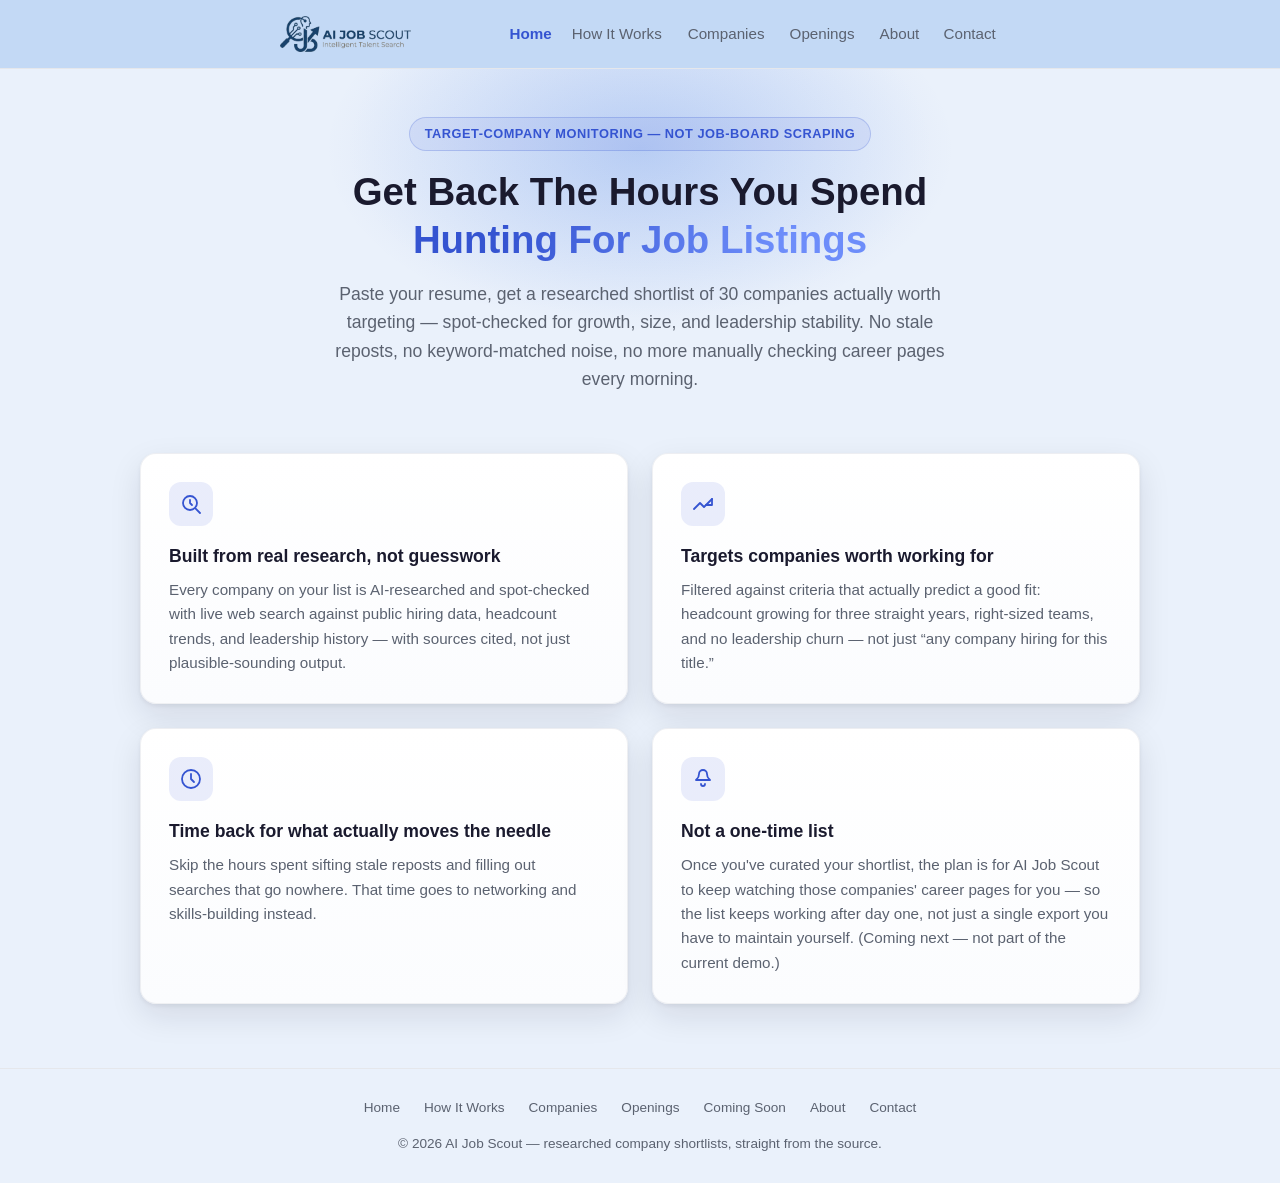
==== index.html @ 8f58fada "Site polish: footer nav, favicon, 404 page, nav order, status fixes" ====
<!doctype html>
<html lang="en">
<head>
  <meta charset="UTF-8" />
  <meta name="viewport" content="width=device-width, initial-scale=1.0" />
  <title>AI Job Scout: Target Companies, Not Job Boards</title>
  <meta name="description" content="AI Job Scout builds a researched shortlist of companies worth applying to, spot-checked for growth and leadership stability — skip the stale job-board reposts." />
  <link rel="canonical" href="https://ted-kilgore-capstone.vercel.app/" />
  <meta property="og:type" content="website" />
  <meta property="og:site_name" content="AI Job Scout" />
  <meta property="og:url" content="https://ted-kilgore-capstone.vercel.app/" />
  <meta property="og:title" content="AI Job Scout: Target Companies, Not Job Boards" />
  <meta property="og:description" content="AI Job Scout builds a researched shortlist of companies worth applying to, spot-checked for growth and leadership stability — skip the stale job-board reposts." />
  <meta property="og:image" content="https://ted-kilgore-capstone.vercel.app/AI-Job-Scout-Logo.png" />
  <meta name="twitter:card" content="summary_large_image" />
  <meta name="twitter:title" content="AI Job Scout: Target Companies, Not Job Boards" />
  <meta name="twitter:description" content="AI Job Scout builds a researched shortlist of companies worth applying to, spot-checked for growth and leadership stability — skip the stale job-board reposts." />
  <meta name="twitter:image" content="https://ted-kilgore-capstone.vercel.app/AI-Job-Scout-Logo.png" />
  <link rel="stylesheet" href="style.css" />
  <link rel="icon" type="image/png" href="favicon.png" />
</head>
<body>
  <header class="site-header">
    <div class="container">
      <a class="brand" href="index.html">
        <img class="logo-icon" src="AI-Job-Scout-Logo.png" alt="AI Job Scout" />
      </a>
      <nav class="site-nav">
        <a href="index.html" aria-current="page" data-label="Home">Home</a>
        <a href="how-it-works.html" data-label="How It Works">How It Works</a>
        <a href="companies.html" data-label="Companies">Companies</a>
        <a href="openings.html" data-label="Openings">Openings</a>
        <a href="about.html" data-label="About">About</a>
        <a href="contact.html" data-label="Contact">Contact</a>
      </nav>
    </div>
  </header>

  <main class="home">
    <div class="container container--wide">
      <section class="hero">
        <span class="hero-eyebrow">Target-company monitoring &mdash; not job-board scraping</span>
        <h1>Get Back The Hours You Spend <span class="accent-text">Hunting For Job Listings</span></h1>
        <p class="subhead">
          Paste your resume, get a researched shortlist of 30 companies actually worth
          targeting — spot-checked for growth, size, and leadership stability. No stale
          reposts, no keyword-matched noise, no more manually checking career pages
          every morning.
        </p>
      </section>

      <section class="benefits">
        <div class="benefit">
          <div class="benefit-icon" aria-hidden="true">
            <svg viewBox="0 0 24 24" fill="none" stroke="currentColor" stroke-width="1.8" stroke-linecap="round" stroke-linejoin="round"><circle cx="11" cy="11" r="7"/><path d="m21 21-4.35-4.35"/><path d="M11 8v3l2 2"/></svg>
          </div>
          <h3>Built from real research, not guesswork</h3>
          <p>
            Every company on your list is AI-researched and spot-checked with live
            web search against public hiring data, headcount trends, and leadership
            history — with sources cited, not just plausible-sounding output.
          </p>
        </div>
        <div class="benefit">
          <div class="benefit-icon" aria-hidden="true">
            <svg viewBox="0 0 24 24" fill="none" stroke="currentColor" stroke-width="1.8" stroke-linecap="round" stroke-linejoin="round"><path d="M3 17l6-6 4 4 8-8"/><path d="M21 7v6h-6"/></svg>
          </div>
          <h3>Targets companies worth working for</h3>
          <p>
            Filtered against criteria that actually predict a good fit: headcount
            growing for three straight years, right-sized teams, and no leadership
            churn — not just &ldquo;any company hiring for this title.&rdquo;
          </p>
        </div>
        <div class="benefit">
          <div class="benefit-icon" aria-hidden="true">
            <svg viewBox="0 0 24 24" fill="none" stroke="currentColor" stroke-width="1.8" stroke-linecap="round" stroke-linejoin="round"><circle cx="12" cy="12" r="9"/><path d="M12 7v5l3 3"/></svg>
          </div>
          <h3>Time back for what actually moves the needle</h3>
          <p>
            Skip the hours spent sifting stale reposts and filling out searches that
            go nowhere. That time goes to networking and skills-building instead.
          </p>
        </div>
        <div class="benefit">
          <div class="benefit-icon" aria-hidden="true">
            <svg viewBox="0 0 24 24" fill="none" stroke="currentColor" stroke-width="1.8" stroke-linecap="round" stroke-linejoin="round"><path d="M12 3a4 4 0 0 1 4 4c0 4 2 5 3 6H5c1-1 3-2 3-6a4 4 0 0 1 4-4Z"/><path d="M10 17a2 2 0 0 0 4 0"/></svg>
          </div>
          <h3>Not a one-time list</h3>
          <p>
            Once you've curated your shortlist, the plan is for AI Job Scout to keep
            watching those companies' career pages for you — so the list keeps working
            after day one, not just a single export you have to maintain yourself.
            (Coming next — not part of the current demo.)
          </p>
        </div>
      </section>
    </div>
  </main>

  <footer class="site-footer">
    <div class="container">
      <nav class="footer-nav">
        <a href="index.html">Home</a>
        <a href="how-it-works.html">How It Works</a>
        <a href="companies.html">Companies</a>
        <a href="openings.html">Openings</a>
        <a href="coming-soon.html">Coming Soon</a>
        <a href="about.html">About</a>
        <a href="contact.html">Contact</a>
      </nav>
      <p class="footer-note">&copy; 2026 AI Job Scout &mdash; researched company shortlists, straight from the source.</p>
    </div>
  </footer>

  <script type="application/ld+json">
  {
    "@context": "https://schema.org",
    "@type": "WebSite",
    "name": "AI Job Scout",
    "url": "https://ted-kilgore-capstone.vercel.app/",
    "description": "AI Job Scout builds a researched shortlist of target companies worth applying to, spot-checked for growth and leadership stability — skip the stale job-board reposts."
  }
  </script>
</body>
</html>
---- style.css ----
:root {
  --bg: #eaf1fb;
  --surface: #ffffff;
  --nav-bg: #c3d9f5;
  --text: #1a1a2e;
  --muted: #5b6270;
  --accent: #3554d1;
  --accent-dark: #2740a8;
  --border: #e5e7eb;
  --max-width: 760px;
}

* {
  box-sizing: border-box;
}

html {
  overflow-y: scroll;
}

body {
  margin: 0;
  font-family: -apple-system, BlinkMacSystemFont, "Segoe UI", Roboto, Helvetica, Arial, sans-serif;
  background: var(--bg);
  color: var(--text);
  line-height: 1.6;
}

.container {
  max-width: var(--max-width);
  margin: 0 auto;
  padding: 0 1.25rem;
}

.container--wide {
  max-width: 1040px;
}

header.site-header {
  border-bottom: 1px solid var(--border);
  background: var(--nav-bg);
}

header.site-header .container {
  display: flex;
  flex-wrap: wrap;
  align-items: center;
  justify-content: space-between;
  padding-top: 1rem;
  padding-bottom: 1rem;
}

.brand {
  display: flex;
  align-items: center;
  gap: 0.5rem;
  font-weight: 700;
  font-size: 1.1rem;
  color: var(--text);
  text-decoration: none;
}

.brand .logo-icon {
  height: 36px;
  width: auto;
  display: block;
}

nav.site-nav {
  display: flex;
  gap: 1.25rem;
}

nav.site-nav a {
  position: relative;
  display: inline-block;
  color: var(--muted);
  text-decoration: none;
  font-size: 0.95rem;
}

nav.site-nav a::after {
  content: attr(data-label);
  display: block;
  height: 0;
  overflow: hidden;
  visibility: hidden;
  font-weight: 700;
}

nav.site-nav a:hover {
  color: var(--accent);
}

nav.site-nav a[aria-current="page"] {
  color: var(--accent);
  font-weight: 700;
}

main {
  padding: 3rem 0 4rem;
}

main {
  position: relative;
  overflow: hidden;
}

main::before {
  content: "";
  position: absolute;
  top: -180px;
  left: 50%;
  transform: translateX(-50%);
  width: 900px;
  height: 520px;
  background:
    radial-gradient(closest-side, rgba(53, 84, 209, 0.16), transparent 70%),
    radial-gradient(closest-side, rgba(134, 190, 250, 0.25), transparent 65%);
  pointer-events: none;
}

main > .container {
  position: relative;
}

.hero {
  text-align: center;
  padding-bottom: 1.5rem;
}

.hero-eyebrow {
  display: inline-block;
  font-size: 0.8rem;
  font-weight: 600;
  letter-spacing: 0.04em;
  text-transform: uppercase;
  color: var(--accent);
  background: rgba(53, 84, 209, 0.08);
  border: 1px solid rgba(53, 84, 209, 0.22);
  border-radius: 999px;
  padding: 0.35rem 0.95rem;
  margin-bottom: 1.1rem;
}

.hero h1 {
  max-width: 720px;
  margin-left: auto;
  margin-right: auto;
}

.accent-text {
  background: linear-gradient(100deg, var(--accent) 20%, #6d8dfa 80%);
  -webkit-background-clip: text;
  background-clip: text;
  color: transparent;
}

h1 {
  font-size: clamp(1.8rem, 5vw, 2.4rem);
  line-height: 1.25;
  margin: 0 0 1rem;
}

.subhead {
  font-size: 1.1rem;
  color: var(--muted);
  max-width: 620px;
  margin: 0 auto 1.75rem;
}

.btn {
  display: inline-block;
  background: var(--accent);
  color: #fff;
  text-decoration: none;
  font-weight: 600;
  padding: 0.85rem 1.6rem;
  border-radius: 8px;
  font-size: 1rem;
  border: none;
  cursor: pointer;
  font-family: inherit;
}

.btn:hover {
  background: var(--accent-dark);
}

.cta-note {
  color: var(--muted);
  font-size: 0.9rem;
  font-style: italic;
  max-width: 520px;
  margin: 0.9rem auto 0;
}

.benefits {
  display: grid;
  grid-template-columns: 1fr;
  gap: 1.5rem;
  margin-top: 0.5rem;
}

@media (min-width: 700px) {
  .benefits {
    grid-template-columns: repeat(2, 1fr);
  }
}

.benefit {
  background: linear-gradient(180deg, #ffffff 0%, #fbfcfe 100%);
  border: 1px solid rgba(229, 231, 235, 0.6);
  border-radius: 16px;
  padding: 1.75rem;
  box-shadow:
    0 2px 4px rgba(15, 23, 42, 0.06),
    0 12px 32px rgba(15, 23, 42, 0.1);
  transition: transform 0.18s ease, box-shadow 0.18s ease;
}

.benefit:hover {
  transform: translateY(-4px);
  box-shadow:
    0 4px 8px rgba(15, 23, 42, 0.08),
    0 24px 48px rgba(15, 23, 42, 0.16);
}

.benefit-icon {
  display: flex;
  align-items: center;
  justify-content: center;
  width: 44px;
  height: 44px;
  border-radius: 12px;
  background: rgba(53, 84, 209, 0.1);
  color: var(--accent);
  margin-bottom: 1rem;
}

.benefit-icon svg {
  width: 24px;
  height: 24px;
}

.benefit h3 {
  margin: 0 0 0.5rem;
  font-size: 1.1rem;
}

.benefit p {
  margin: 0;
  color: var(--muted);
  font-size: 0.95rem;
}

h1.page-title {
  text-align: left;
  margin-bottom: 1.5rem;
}

.page-intro {
  color: var(--muted);
  font-size: 1.05rem;
  max-width: 560px;
  margin: 0 0 2rem;
}

.simple-list {
  display: flex;
  flex-direction: column;
  gap: 0.75rem;
}

.simple-list-item {
  background: linear-gradient(180deg, #ffffff 0%, #fbfcfe 100%);
  border: 1px solid rgba(229, 231, 235, 0.6);
  border-radius: 12px;
  padding: 0.9rem 1.1rem;
  box-shadow:
    0 1px 3px rgba(15, 23, 42, 0.05),
    0 8px 20px rgba(15, 23, 42, 0.07);
}

.company-grid {
  display: grid;
  grid-template-columns: 1fr;
  gap: 1.25rem;
}

@media (min-width: 640px) {
  .company-grid {
    grid-template-columns: repeat(2, 1fr);
  }
}

@media (min-width: 960px) {
  .company-grid {
    grid-template-columns: repeat(3, 1fr);
  }
}

.company-card {
  background: linear-gradient(180deg, #ffffff 0%, #fbfcfe 100%);
  border: 1px solid rgba(229, 231, 235, 0.6);
  border-radius: 16px;
  padding: 1.25rem 1.4rem;
  box-shadow:
    0 2px 4px rgba(15, 23, 42, 0.06),
    0 12px 32px rgba(15, 23, 42, 0.1);
  transition: transform 0.18s ease, box-shadow 0.18s ease;
}

.company-card:hover {
  transform: translateY(-4px);
  box-shadow:
    0 4px 8px rgba(15, 23, 42, 0.08),
    0 24px 48px rgba(15, 23, 42, 0.16);
}

.company-card-name {
  font-weight: 600;
  font-size: 1rem;
  margin-bottom: 0.25rem;
}

.company-card-meta {
  font-size: 0.82rem;
  color: var(--muted);
  margin-bottom: 0.35rem;
}

.company-card-why {
  margin: 0 0 0.35rem;
  font-size: 0.85rem;
  color: var(--muted);
}

.prose-card {
  background: linear-gradient(180deg, #ffffff 0%, #fbfcfe 100%);
  border: 1px solid rgba(229, 231, 235, 0.6);
  border-radius: 16px;
  padding: 2rem 2.25rem;
  box-shadow:
    0 2px 4px rgba(15, 23, 42, 0.06),
    0 12px 32px rgba(15, 23, 42, 0.1);
}

.prose-card p:last-child {
  margin-bottom: 0;
}

.simple-list-title {
  font-weight: 600;
  font-size: 0.95rem;
  margin-bottom: 0.25rem;
}

.simple-list-meta {
  font-size: 0.85rem;
  color: var(--muted);
}

.simple-list-empty {
  color: var(--muted);
  font-style: italic;
}

.admin-table-wrap {
  background: linear-gradient(180deg, #ffffff 0%, #fbfcfe 100%);
  border: 1px solid rgba(229, 231, 235, 0.6);
  border-radius: 16px;
  overflow-x: auto;
  box-shadow:
    0 2px 4px rgba(15, 23, 42, 0.06),
    0 12px 32px rgba(15, 23, 42, 0.1);
}

.admin-table {
  width: 100%;
  border-collapse: collapse;
}

.admin-table th {
  text-align: left;
  font-size: 0.72rem;
  font-weight: 600;
  text-transform: uppercase;
  letter-spacing: 0.03em;
  color: var(--muted);
  padding: 0.85rem 1rem;
  background: #f6f8fc;
  border-bottom: 1px solid var(--border);
  white-space: nowrap;
}

.admin-table td {
  padding: 0.85rem 1rem;
  font-size: 0.88rem;
  color: var(--text);
  border-bottom: 1px solid var(--border);
  vertical-align: top;
}

.admin-table tr:last-child td {
  border-bottom: none;
}

.admin-table td.admin-message {
  color: var(--muted);
  max-width: 320px;
}

.admin-status-tag {
  display: inline-block;
  font-size: 0.72rem;
  font-weight: 600;
  padding: 0.15rem 0.55rem;
  border-radius: 999px;
  background: #e4ecfb;
  color: var(--accent);
  text-transform: capitalize;
}

article p {
  margin: 0 0 1.25rem;
}

.step {
  margin-bottom: 1.75rem;
}

.step h3 {
  margin: 0 0 0.4rem;
  font-size: 1.05rem;
}

.step p {
  margin: 0;
  color: var(--muted);
}

.hiw-layout {
  display: grid;
  grid-template-columns: 1fr;
  gap: 2.5rem;
  align-items: start;
}

@media (min-width: 860px) {
  .hiw-layout {
    grid-template-columns: 1fr 1fr;
  }
}

.mockup {
  margin-top: 0;
}

.mockup-window {
  border: 1px solid rgba(229, 231, 235, 0.6);
  border-radius: 16px;
  overflow: hidden;
  background: linear-gradient(180deg, #ffffff 0%, #fbfcfe 100%);
  box-shadow:
    0 2px 4px rgba(15, 23, 42, 0.06),
    0 12px 32px rgba(15, 23, 42, 0.1);
}

.mockup-titlebar {
  display: flex;
  align-items: center;
  gap: 0.35rem;
  padding: 0.6rem 0.9rem;
  background: #eef2f7;
  border-bottom: 1px solid var(--border);
}

.mockup-dot {
  width: 9px;
  height: 9px;
  border-radius: 50%;
  background: var(--border);
}

.mockup-window-title {
  margin-left: 0.5rem;
  font-size: 0.8rem;
  color: var(--muted);
}

.mockup-body {
  display: grid;
  grid-template-columns: 1fr;
  gap: 1.25rem;
  padding: 1.25rem;
}

.mockup-label {
  display: block;
  font-size: 0.72rem;
  font-weight: 600;
  text-transform: uppercase;
  letter-spacing: 0.03em;
  color: var(--muted);
  margin-bottom: 0.4rem;
}

.mockup-field {
  margin-bottom: 0.9rem;
}

.mockup-textarea,
.mockup-input {
  border: 1px solid var(--border);
  border-radius: 6px;
  padding: 0.55rem 0.7rem;
  font-size: 0.85rem;
  color: var(--muted);
  background: #fafbfc;
}

.mockup-textarea {
  min-height: 56px;
}

.mockup-button {
  display: inline-block;
  margin-top: 0.3rem;
  background: var(--accent);
  color: #fff;
  font-size: 0.85rem;
  font-weight: 600;
  padding: 0.55rem 1rem;
  border-radius: 6px;
}

.mockup-results {
  display: flex;
  flex-direction: column;
  gap: 0.75rem;
}

.mockup-result {
  border: 1px solid var(--border);
  border-radius: 8px;
  padding: 0.75rem 0.9rem;
  background: #fafbfc;
}

.mockup-result-removed {
  opacity: 0.6;
}

.mockup-result-top {
  display: flex;
  align-items: center;
  justify-content: space-between;
  gap: 0.5rem;
  margin-bottom: 0.3rem;
}

.mockup-result-name {
  font-weight: 600;
  font-size: 0.9rem;
}

.mockup-tag {
  flex-shrink: 0;
  font-size: 0.7rem;
  font-weight: 600;
  padding: 0.15rem 0.5rem;
  border-radius: 999px;
  background: #e4ecfb;
  color: var(--accent);
}

.mockup-tag-remove {
  background: #f3e4e4;
  color: #b23b3b;
}

.mockup-result-meta {
  margin: 0 0 0.25rem;
  font-size: 0.78rem;
  color: var(--muted);
}

.mockup-result-why {
  margin: 0;
  font-size: 0.8rem;
  color: var(--muted);
}

.mockup-caption {
  margin-top: 0.6rem;
  font-size: 0.8rem;
  color: var(--muted);
  text-align: center;
  font-style: italic;
}

.opening-form {
  display: grid;
  grid-template-columns: 1fr;
  gap: 1rem;
  margin: 0 0 2.5rem;
  padding: 1.75rem;
  background: linear-gradient(180deg, #ffffff 0%, #fbfcfe 100%);
  border: 1px solid rgba(229, 231, 235, 0.6);
  border-radius: 16px;
  box-shadow:
    0 2px 4px rgba(15, 23, 42, 0.06),
    0 12px 32px rgba(15, 23, 42, 0.1);
}

.opening-form[hidden] {
  display: none;
}

@media (min-width: 640px) {
  .opening-form {
    grid-template-columns: 1fr 1fr;
  }

  .opening-form .btn,
  .opening-form .form-status {
    grid-column: 1 / -1;
  }
}

.form-field {
  display: flex;
  flex-direction: column;
  gap: 0.35rem;
}

.form-label {
  font-size: 0.72rem;
  font-weight: 600;
  text-transform: uppercase;
  letter-spacing: 0.03em;
  color: var(--muted);
}

.form-input {
  width: 100%;
  border: 1px solid var(--border);
  border-radius: 6px;
  padding: 0.55rem 0.7rem;
  font-size: 0.9rem;
  color: var(--text);
  background: #fafbfc;
  font-family: inherit;
}

.opening-form .btn {
  justify-self: start;
}

.form-field-wide {
  grid-column: 1 / -1;
}

.form-status {
  font-size: 0.85rem;
  color: var(--muted);
  margin: 0;
}

.board-toolbar {
  margin-bottom: 1.25rem;
}

.btn-secondary {
  background: var(--surface);
  color: var(--text);
  border: 1px solid var(--border);
}

.btn-secondary:hover {
  background: var(--bg);
}

.btn-danger {
  background: #c0392b;
}

.btn-danger:hover {
  background: #a5301f;
}

.kanban-board {
  display: grid;
  grid-template-columns: 1fr;
  gap: 1.25rem;
}

@media (min-width: 760px) {
  .kanban-board {
    grid-template-columns: repeat(4, 1fr);
  }
}

.kanban-column {
  background: rgba(255, 255, 255, 0.5);
  border: 1px solid var(--border);
  border-radius: 10px;
  padding: 1rem;
  min-height: 120px;
}

.kanban-column-header {
  display: flex;
  align-items: center;
  justify-content: space-between;
  margin-bottom: 0.9rem;
}

.kanban-column-title {
  margin: 0;
  font-size: 0.8rem;
  text-transform: uppercase;
  letter-spacing: 0.03em;
  color: var(--muted);
}

.kanban-count-badge {
  background: var(--nav-bg);
  color: var(--text);
  font-size: 0.72rem;
  font-weight: 700;
  padding: 0.15rem 0.55rem;
  border-radius: 999px;
}

.kanban-cards {
  display: flex;
  flex-direction: column;
  gap: 0.75rem;
  min-height: 40px;
  border-radius: 8px;
  transition: background 0.15s ease;
}

.kanban-cards.drag-over {
  background: rgba(53, 84, 209, 0.08);
}

@keyframes cardIn {
  from {
    opacity: 0;
    transform: translateY(4px);
  }
  to {
    opacity: 1;
    transform: translateY(0);
  }
}

.kanban-card {
  background: var(--surface);
  border: 1px solid var(--border);
  border-radius: 8px;
  padding: 0.75rem 0.9rem;
  cursor: pointer;
  animation: cardIn 0.18s ease;
  transition: transform 0.15s ease, box-shadow 0.15s ease, opacity 0.15s ease;
}

.kanban-card:hover {
  box-shadow: 0 3px 10px rgba(0, 0, 0, 0.08);
  transform: translateY(-1px);
}

.kanban-card.dragging {
  opacity: 0.4;
}

.board-kanban .kanban-column {
  background: rgba(234, 241, 251, 0.5);
  box-shadow: inset 0 1px 4px rgba(15, 23, 42, 0.05);
  border-color: rgba(229, 231, 235, 0.7);
  border-radius: 14px;
}

.board-kanban .kanban-card {
  background: linear-gradient(180deg, #ffffff 0%, #fbfcfe 100%);
  border-color: rgba(229, 231, 235, 0.6);
  border-radius: 16px;
  box-shadow:
    0 2px 4px rgba(15, 23, 42, 0.08),
    0 12px 32px rgba(15, 23, 42, 0.14);
}

.board-kanban .kanban-card:hover {
  box-shadow:
    0 4px 8px rgba(15, 23, 42, 0.1),
    0 24px 56px rgba(15, 23, 42, 0.22);
  transform: translateY(-6px);
}

.board-kanban .kanban-card.dragging {
  box-shadow:
    0 8px 16px rgba(15, 23, 42, 0.16),
    0 32px 64px rgba(15, 23, 42, 0.3);
}

.board-status-colors .kanban-card {
  --card-glow: transparent;
  box-shadow:
    0 2px 4px rgba(15, 23, 42, 0.08),
    0 12px 32px rgba(15, 23, 42, 0.14),
    inset 0 0 0 1px var(--card-glow),
    inset 0 0 36px 6px var(--card-glow);
  transition: transform 0.15s ease, box-shadow 0.15s ease, opacity 0.15s ease;
}

.board-status-colors .kanban-card:hover {
  box-shadow:
    0 4px 8px rgba(15, 23, 42, 0.1),
    0 24px 56px rgba(15, 23, 42, 0.22),
    inset 0 0 0 1px var(--card-glow),
    inset 0 0 36px 6px var(--card-glow);
  transform: translateY(-6px);
}

.board-status-colors .kanban-card.dragging {
  box-shadow:
    0 8px 16px rgba(15, 23, 42, 0.16),
    0 32px 64px rgba(15, 23, 42, 0.3),
    inset 0 0 0 1px var(--card-glow),
    inset 0 0 36px 6px var(--card-glow);
}

.board-status-colors .kanban-card.status-identified {
  --card-glow: rgba(195, 217, 245, 0.9);
}

.board-status-colors .kanban-card.status-interviewing {
  --card-glow: rgba(134, 239, 172, 0.75);
}

.board-status-colors .kanban-card.status-applied {
  --card-glow: rgba(253, 230, 138, 0.75);
}

.board-status-colors .kanban-card.status-closed {
  --card-glow: rgba(100, 116, 139, 0.55);
}

.kanban-card-title {
  font-weight: 600;
  font-size: 0.9rem;
  margin-bottom: 0.2rem;
}

.kanban-card-company {
  font-size: 0.82rem;
  color: var(--muted);
  margin-bottom: 0.3rem;
}

.kanban-card-meta {
  font-size: 0.78rem;
  color: var(--muted);
  margin-bottom: 0.3rem;
}

.kanban-card-link {
  font-size: 0.8rem;
  color: var(--accent);
  text-decoration: none;
}

.kanban-card-link:hover {
  text-decoration: underline;
}

.kanban-empty {
  font-size: 0.82rem;
  color: var(--muted);
  font-style: italic;
  margin: 0;
}

.kanban-card-created {
  font-size: 0.72rem;
  color: var(--muted);
  opacity: 0.75;
  margin-top: 0.4rem;
}

.modal-overlay {
  position: fixed;
  inset: 0;
  background: rgba(15, 23, 42, 0.45);
  display: flex;
  align-items: center;
  justify-content: center;
  padding: 1rem;
  z-index: 100;
}

.modal-overlay[hidden] {
  display: none;
}

.modal {
  background: var(--surface);
  border-radius: 12px;
  padding: 1.75rem;
  max-width: 600px;
  width: 100%;
  max-height: 90vh;
  overflow-y: auto;
  box-shadow: 0 20px 50px rgba(0, 0, 0, 0.25);
}

.modal-title {
  margin: 0 0 1.25rem;
  font-size: 1.3rem;
}

.modal .opening-form {
  margin: 0;
  padding: 0;
  border: none;
}

.modal-actions {
  display: flex;
  align-items: center;
  justify-content: space-between;
  grid-column: 1 / -1;
  margin-top: 0.5rem;
}

.modal-actions-right {
  display: flex;
  gap: 0.6rem;
}

footer.site-footer {
  border-top: 1px solid var(--border);
  padding: 1.75rem 0;
  text-align: center;
  color: var(--muted);
  font-size: 0.85rem;
}

.footer-nav {
  display: flex;
  flex-wrap: wrap;
  justify-content: center;
  gap: 0.4rem 1.5rem;
  margin-bottom: 0.9rem;
}

.footer-nav a {
  color: var(--muted);
  text-decoration: none;
}

.footer-nav a:hover {
  color: var(--accent);
}

.footer-note {
  margin: 0;
}

.notfound {
  text-align: center;
  padding: 4rem 0 5rem;
}

.notfound-code {
  font-size: 5.5rem;
  font-weight: 800;
  line-height: 1;
  color: var(--accent);
  margin: 0 0 0.5rem;
}

.notfound h1 {
  margin: 0 0 0.75rem;
}

.notfound p {
  color: var(--muted);
  max-width: 32rem;
  margin: 0 auto 1.75rem;
}
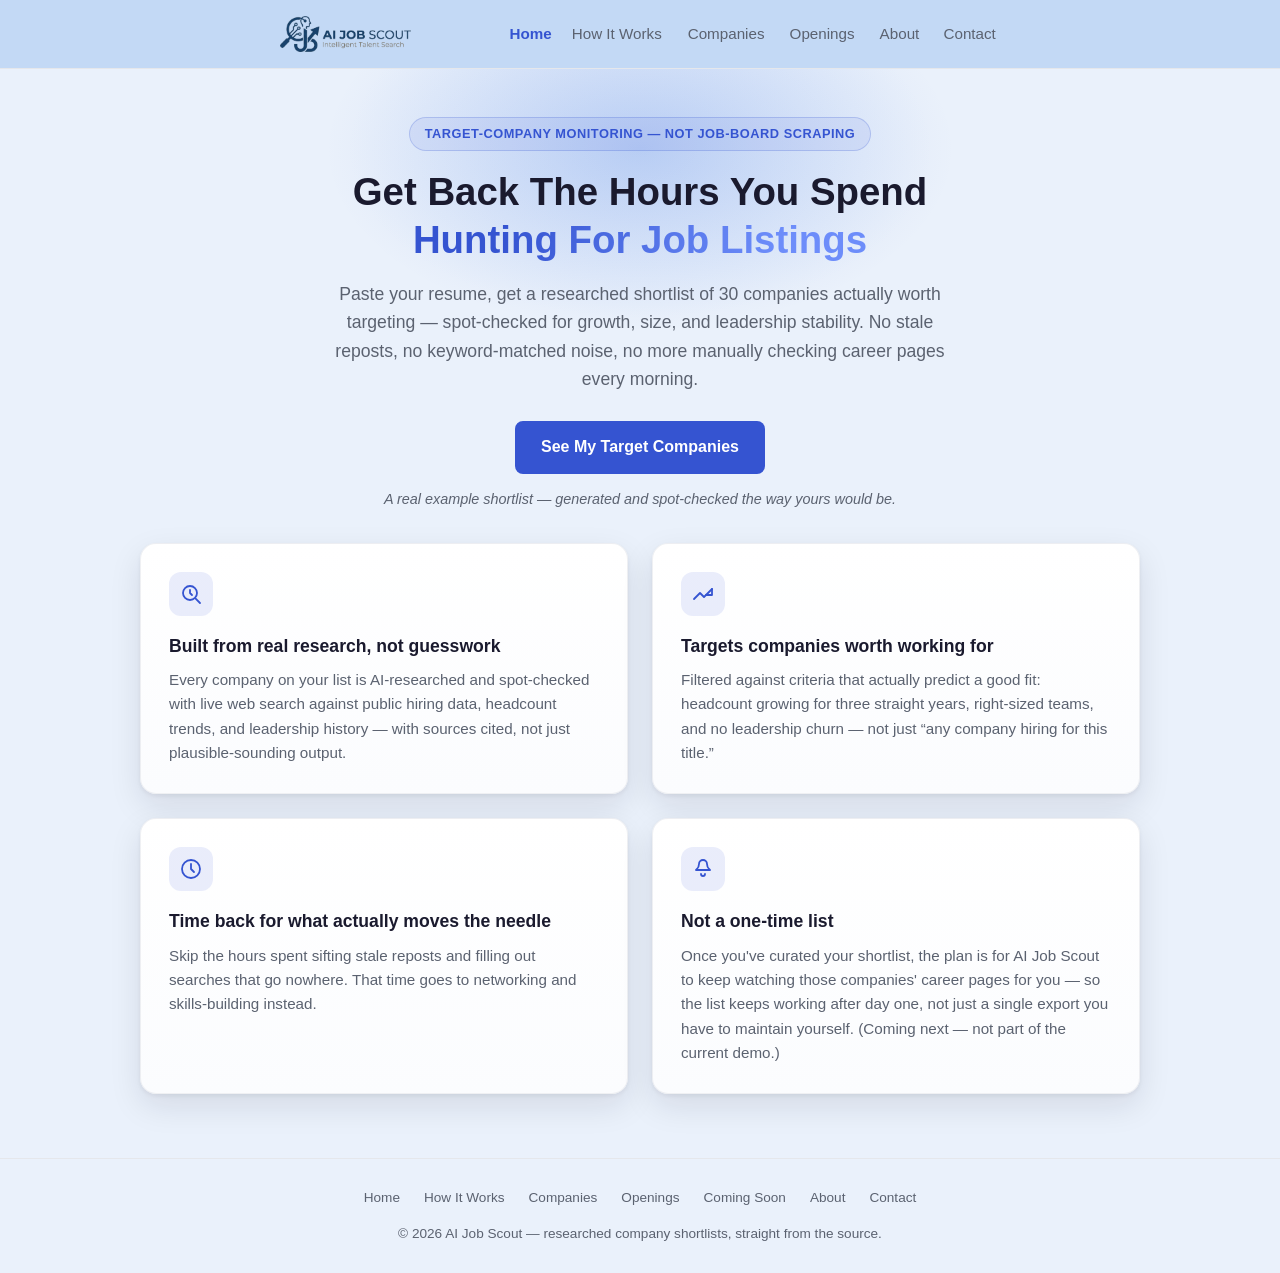
==== commit 0a840c35: "Add hero CTA linking to companies shortlist demo Co-Authored-By: Claude Sonnet 5 <noreply@anthropic." ====
--- a/index.html
+++ b/index.html
@@ -47,6 +47,8 @@
           reposts, no keyword-matched noise, no more manually checking career pages
           every morning.
         </p>
+        <a class="btn" href="companies.html">See My Target Companies</a>
+        <p class="cta-note">A real example shortlist &mdash; generated and spot-checked the way yours would be.</p>
       </section>
 
       <section class="benefits">
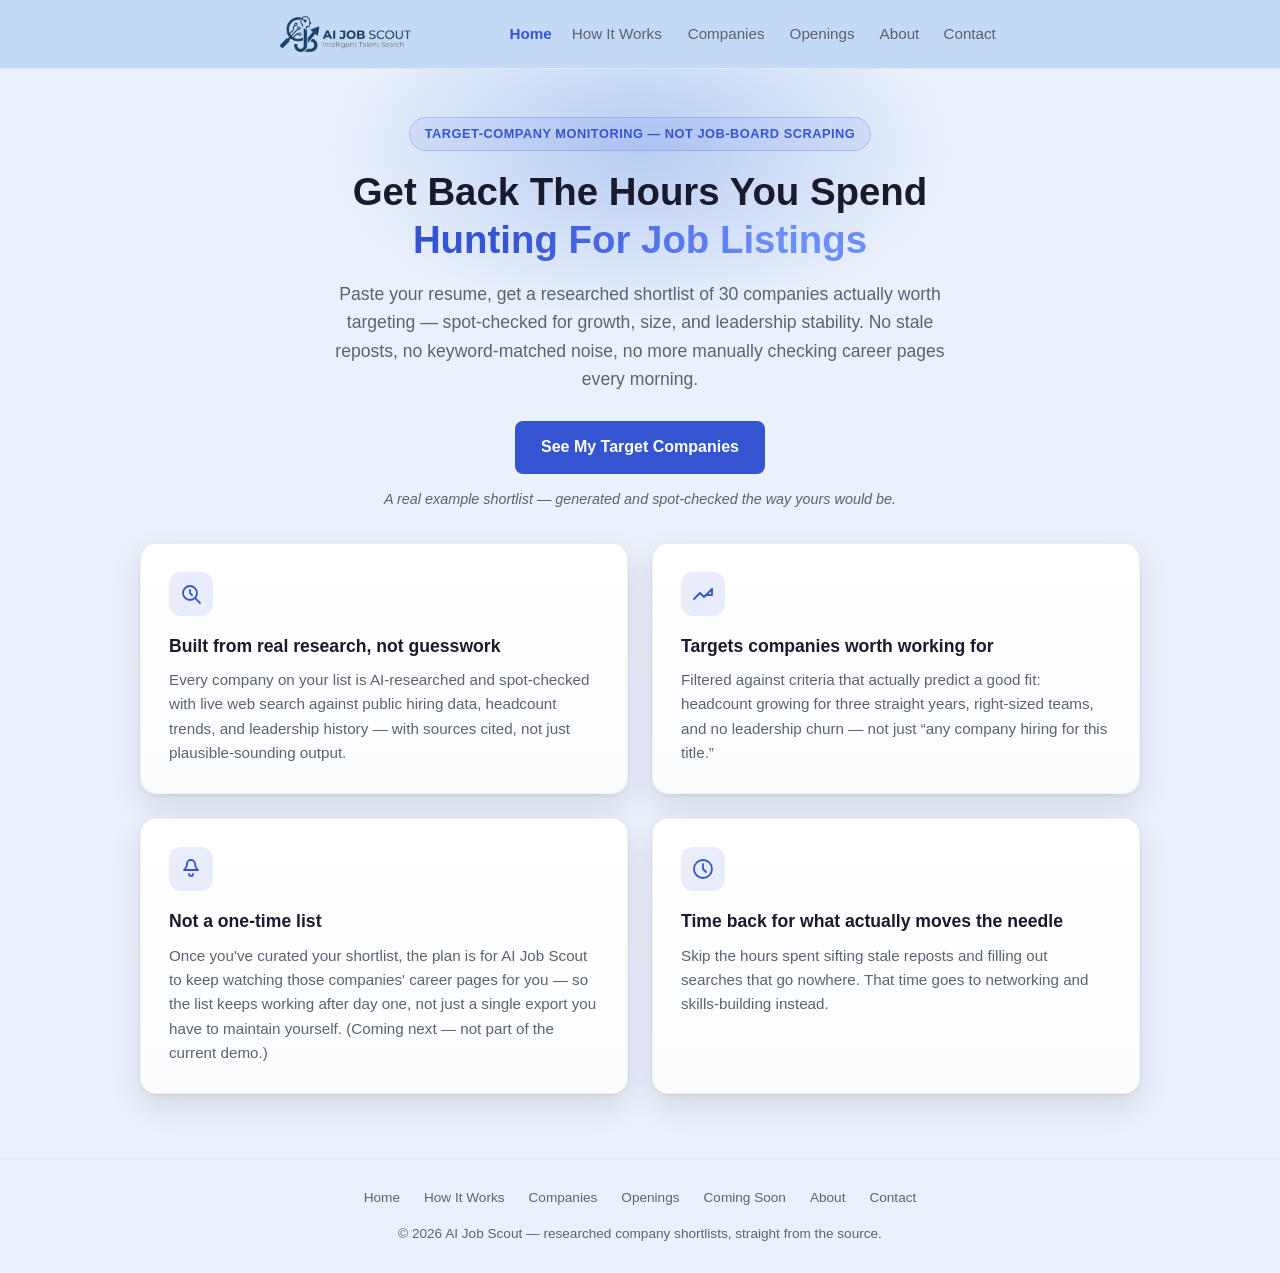
==== commit aabd722e: "Swap order of "Not a one-time list" and "Time back" benefit cards Co-Authored-By: Claude Sonnet 5 <n" ====
--- a/index.html
+++ b/index.html
@@ -76,16 +76,6 @@
         </div>
         <div class="benefit">
           <div class="benefit-icon" aria-hidden="true">
-            <svg viewBox="0 0 24 24" fill="none" stroke="currentColor" stroke-width="1.8" stroke-linecap="round" stroke-linejoin="round"><circle cx="12" cy="12" r="9"/><path d="M12 7v5l3 3"/></svg>
-          </div>
-          <h3>Time back for what actually moves the needle</h3>
-          <p>
-            Skip the hours spent sifting stale reposts and filling out searches that
-            go nowhere. That time goes to networking and skills-building instead.
-          </p>
-        </div>
-        <div class="benefit">
-          <div class="benefit-icon" aria-hidden="true">
             <svg viewBox="0 0 24 24" fill="none" stroke="currentColor" stroke-width="1.8" stroke-linecap="round" stroke-linejoin="round"><path d="M12 3a4 4 0 0 1 4 4c0 4 2 5 3 6H5c1-1 3-2 3-6a4 4 0 0 1 4-4Z"/><path d="M10 17a2 2 0 0 0 4 0"/></svg>
           </div>
           <h3>Not a one-time list</h3>
@@ -94,6 +84,16 @@
             watching those companies' career pages for you — so the list keeps working
             after day one, not just a single export you have to maintain yourself.
             (Coming next — not part of the current demo.)
+          </p>
+        </div>
+        <div class="benefit">
+          <div class="benefit-icon" aria-hidden="true">
+            <svg viewBox="0 0 24 24" fill="none" stroke="currentColor" stroke-width="1.8" stroke-linecap="round" stroke-linejoin="round"><circle cx="12" cy="12" r="9"/><path d="M12 7v5l3 3"/></svg>
+          </div>
+          <h3>Time back for what actually moves the needle</h3>
+          <p>
+            Skip the hours spent sifting stale reposts and filling out searches that
+            go nowhere. That time goes to networking and skills-building instead.
           </p>
         </div>
       </section>
--- a/style.css
+++ b/style.css
@@ -600,6 +600,180 @@
   font-style: italic;
 }
 
+.mockup-dropzone {
+  border: 2px dashed var(--border);
+  border-radius: 10px;
+  padding: 1rem;
+  display: flex;
+  flex-direction: column;
+  align-items: center;
+  gap: 0.5rem;
+  text-align: center;
+  background: #fafbfc;
+  transition: border-color 0.3s ease, background 0.3s ease;
+}
+
+.mockup-dropzone.has-file {
+  border-style: solid;
+  border-color: var(--accent);
+  background: #f5f8ff;
+}
+
+.mockup-dropzone.has-file .mockup-dropzone-text {
+  display: none;
+}
+
+.mockup-dropzone-icon {
+  color: var(--muted);
+}
+
+.mockup-dropzone-icon svg {
+  width: 26px;
+  height: 26px;
+}
+
+.mockup-dropzone-text {
+  font-size: 0.8rem;
+  color: var(--muted);
+}
+
+.mockup-file {
+  display: none;
+  align-items: center;
+  gap: 0.5rem;
+  padding: 0.5rem 0.75rem;
+  border: 1px solid var(--border);
+  border-radius: 8px;
+  background: #fff;
+  font-size: 0.82rem;
+  width: 100%;
+}
+
+.mockup-dropzone.has-file .mockup-file {
+  display: flex;
+}
+
+.mockup-file-icon {
+  color: var(--accent);
+  flex-shrink: 0;
+}
+
+.mockup-file-icon svg {
+  width: 16px;
+  height: 16px;
+}
+
+.mockup-file-name {
+  overflow: hidden;
+  text-overflow: ellipsis;
+  white-space: nowrap;
+}
+
+.mockup-file-check {
+  margin-left: auto;
+  color: #2f9e58;
+  font-weight: 700;
+}
+
+#hiw-dropzone.js-animated .mockup-file {
+  opacity: 0;
+  transform: scale(0.92);
+  transition: opacity 0.3s ease, transform 0.3s ease;
+}
+
+#hiw-dropzone.js-animated.has-file .mockup-file {
+  opacity: 1;
+  transform: none;
+}
+
+.mockup-rank-list {
+  list-style: none;
+  margin: 0;
+  padding: 0;
+  display: flex;
+  flex-direction: column;
+  gap: 0.4rem;
+}
+
+.mockup-rank-item {
+  display: flex;
+  align-items: center;
+  gap: 0.55rem;
+  border: 1px solid var(--border);
+  border-radius: 6px;
+  padding: 0.5rem 0.7rem;
+  font-size: 0.85rem;
+  color: var(--muted);
+  background: #fafbfc;
+}
+
+.mockup-rank-badge {
+  display: inline-flex;
+  align-items: center;
+  justify-content: center;
+  width: 1.3rem;
+  height: 1.3rem;
+  border-radius: 50%;
+  background: var(--accent);
+  color: #fff;
+  font-size: 0.7rem;
+  font-weight: 700;
+  flex-shrink: 0;
+}
+
+#hiw-location.js-animated .mockup-rank-item {
+  opacity: 0;
+  transform: translateX(-6px);
+  transition: opacity 0.35s ease, transform 0.35s ease;
+}
+
+#hiw-location.js-animated .mockup-rank-item.is-visible {
+  opacity: 1;
+  transform: none;
+}
+
+.mockup-textarea.is-typing::after,
+.mockup-input.is-typing::after {
+  content: '';
+  display: inline-block;
+  width: 2px;
+  height: 0.9em;
+  margin-left: 2px;
+  background: var(--accent);
+  vertical-align: -0.1em;
+  animation: mockup-caret-blink 0.8s step-end infinite;
+}
+
+.mockup-button.is-pressed {
+  transform: scale(0.96);
+  background: var(--accent-dark);
+}
+
+#hiw-results.js-animated .mockup-result {
+  opacity: 0;
+  transform: translateY(8px);
+  transition: opacity 0.4s ease, transform 0.4s ease;
+}
+
+#hiw-results.js-animated .mockup-result.is-visible {
+  opacity: 1;
+  transform: none;
+}
+
+@keyframes mockup-caret-blink {
+  50% { opacity: 0; }
+}
+
+@media (prefers-reduced-motion: reduce) {
+  #hiw-results.js-animated .mockup-result,
+  #hiw-dropzone.js-animated .mockup-file,
+  #hiw-location.js-animated .mockup-rank-item {
+    opacity: 1;
+    transform: none;
+    transition: none;
+  }
+}
+
 .opening-form {
   display: grid;
   grid-template-columns: 1fr;
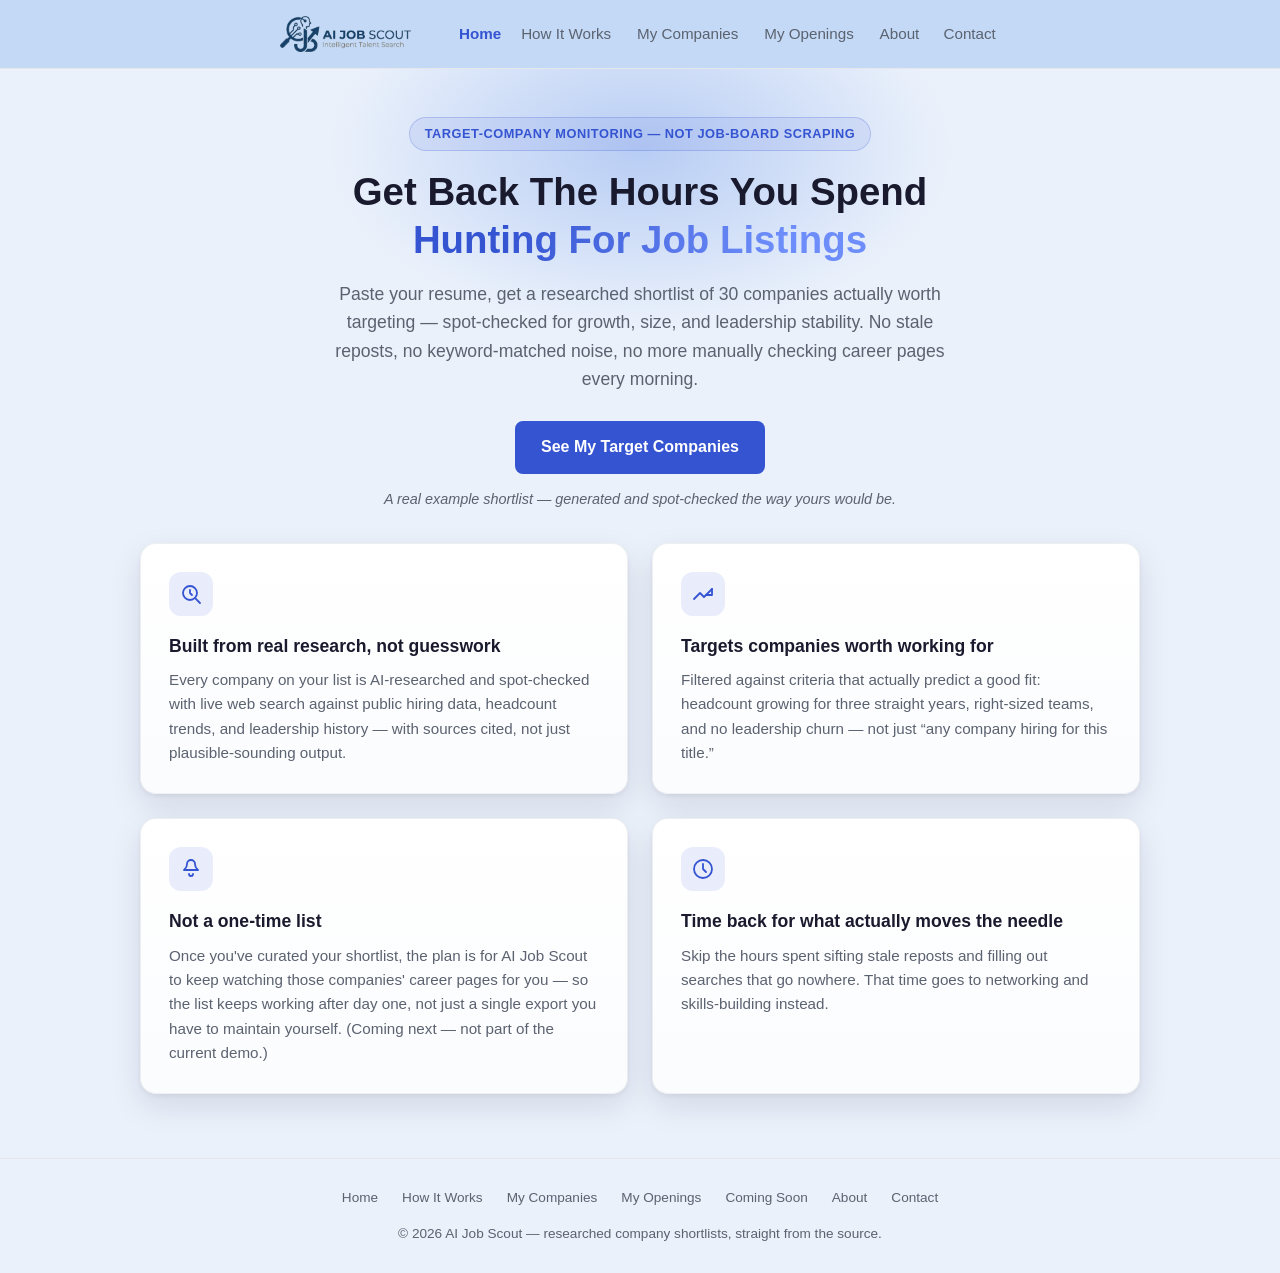
==== commit 4fd6070f: "Rename nav labels: Openings -> My Openings, Companies -> My Companies Co-Authored-By: Claude Sonnet " ====
--- a/index.html
+++ b/index.html
@@ -28,8 +28,8 @@
       <nav class="site-nav">
         <a href="index.html" aria-current="page" data-label="Home">Home</a>
         <a href="how-it-works.html" data-label="How It Works">How It Works</a>
-        <a href="companies.html" data-label="Companies">Companies</a>
-        <a href="openings.html" data-label="Openings">Openings</a>
+        <a href="companies.html" data-label="My Companies">My Companies</a>
+        <a href="openings.html" data-label="My Openings">My Openings</a>
         <a href="about.html" data-label="About">About</a>
         <a href="contact.html" data-label="Contact">Contact</a>
       </nav>
@@ -105,8 +105,8 @@
       <nav class="footer-nav">
         <a href="index.html">Home</a>
         <a href="how-it-works.html">How It Works</a>
-        <a href="companies.html">Companies</a>
-        <a href="openings.html">Openings</a>
+        <a href="companies.html">My Companies</a>
+        <a href="openings.html">My Openings</a>
         <a href="coming-soon.html">Coming Soon</a>
         <a href="about.html">About</a>
         <a href="contact.html">Contact</a>
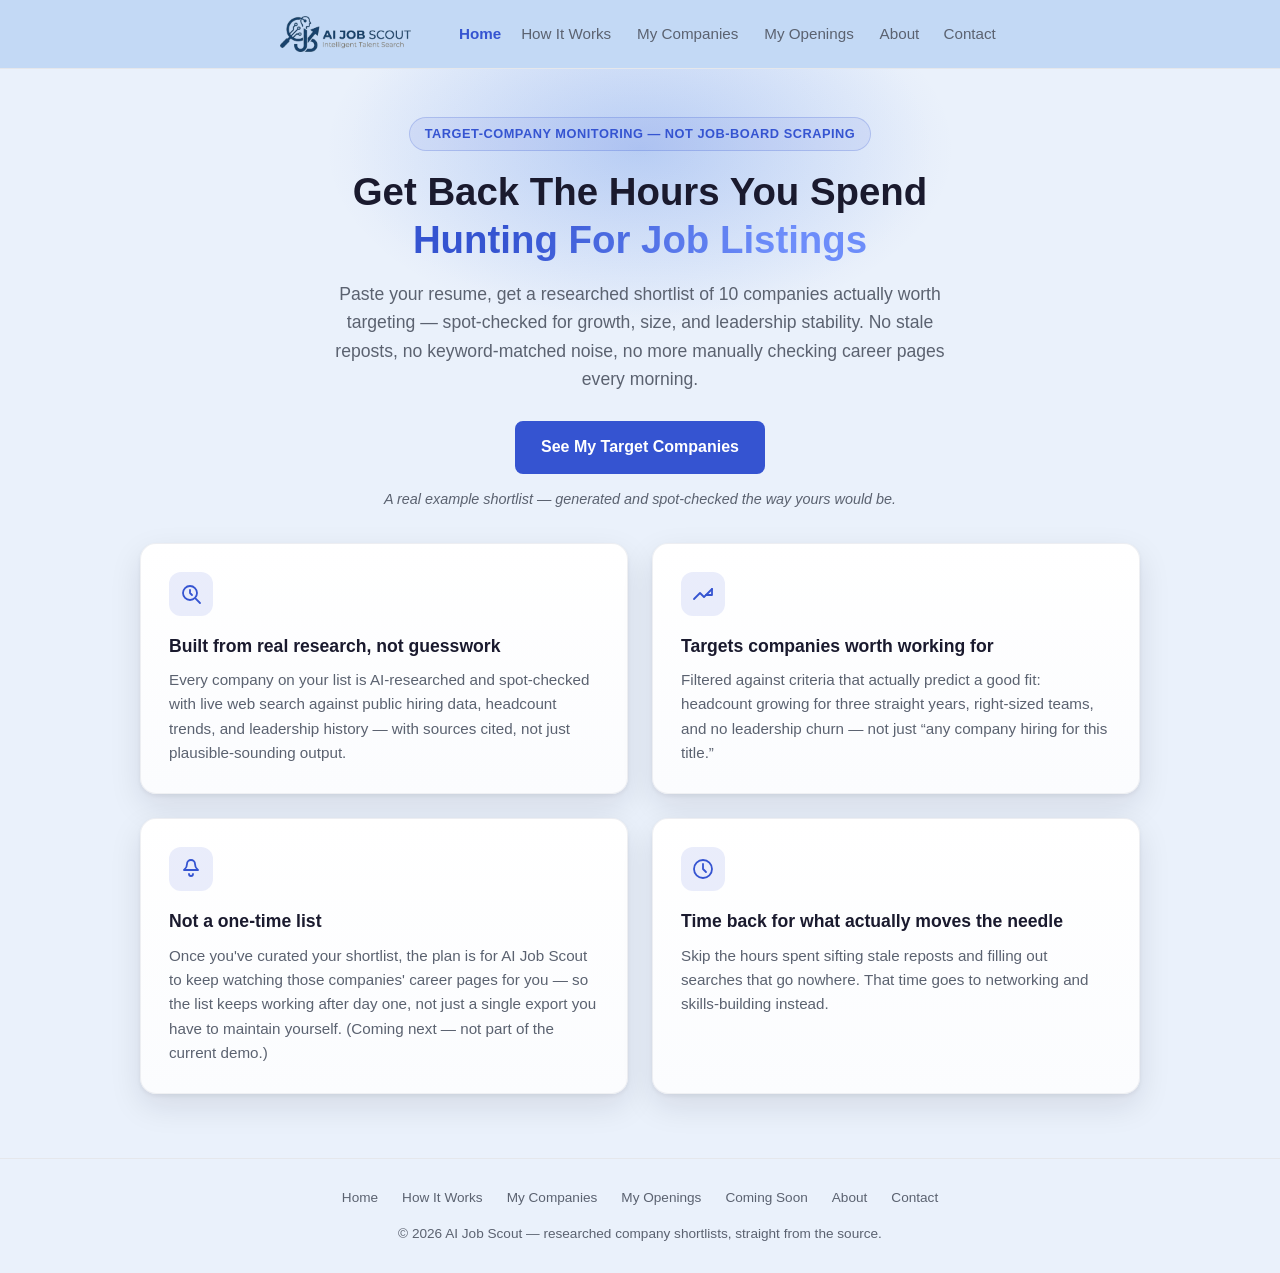
==== commit 64160947: "Cap shortlist at 10 companies, clear stale results on new search, add card spacing Reduces TARGET_CO" ====
--- a/index.html
+++ b/index.html
@@ -42,7 +42,7 @@
         <span class="hero-eyebrow">Target-company monitoring &mdash; not job-board scraping</span>
         <h1>Get Back The Hours You Spend <span class="accent-text">Hunting For Job Listings</span></h1>
         <p class="subhead">
-          Paste your resume, get a researched shortlist of 30 companies actually worth
+          Paste your resume, get a researched shortlist of 10 companies actually worth
           targeting — spot-checked for growth, size, and leadership stability. No stale
           reposts, no keyword-matched noise, no more manually checking career pages
           every morning.
--- a/style.css
+++ b/style.css
@@ -324,16 +324,29 @@
   margin-bottom: 0.25rem;
 }
 
-.company-card-meta {
-  font-size: 0.82rem;
-  color: var(--muted);
-  margin-bottom: 0.35rem;
-}
-
-.company-card-why {
-  margin: 0 0 0.35rem;
+.company-card-field {
+  margin-top: 0.65rem;
+}
+
+.company-card-label {
+  display: block;
+  font-size: 0.7rem;
+  font-weight: 700;
+  text-transform: uppercase;
+  letter-spacing: 0.04em;
+  color: var(--muted);
+  opacity: 0.75;
+}
+
+.company-card-value {
+  margin: 0.2rem 0 0;
   font-size: 0.85rem;
   color: var(--muted);
+}
+
+.company-card .kanban-card-link {
+  display: inline-block;
+  margin-top: 0.65rem;
 }
 
 .prose-card {
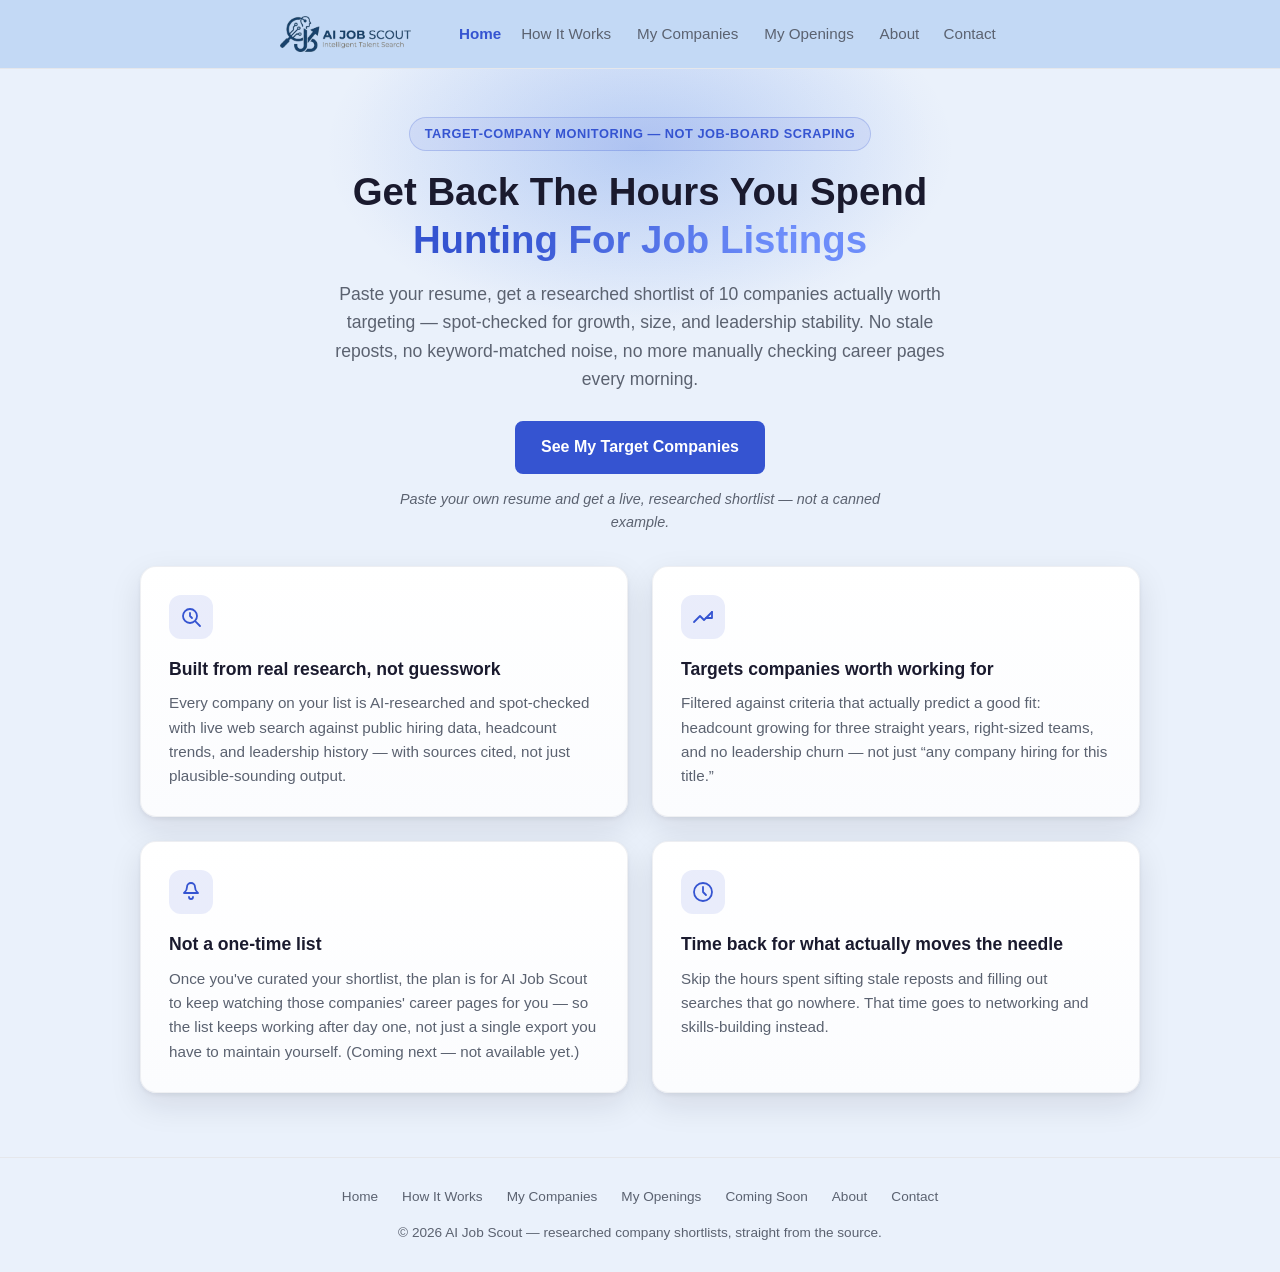
==== commit 36d6c11d: "Add "Any Size is Great!" company-size option; drop leftover demo language Company size: new no-prefe" ====
--- a/index.html
+++ b/index.html
@@ -40,7 +40,7 @@
     <div class="container container--wide">
       <section class="hero">
         <span class="hero-eyebrow">Target-company monitoring &mdash; not job-board scraping</span>
-        <h1>Get Back The Hours You Spend <span class="accent-text">Hunting For Job Listings</span></h1>
+        <h1>Get Back The Hours You Spend<br /><span class="accent-text">Hunting For Job Listings</span></h1>
         <p class="subhead">
           Paste your resume, get a researched shortlist of 10 companies actually worth
           targeting — spot-checked for growth, size, and leadership stability. No stale
@@ -48,7 +48,7 @@
           every morning.
         </p>
         <a class="btn" href="companies.html">See My Target Companies</a>
-        <p class="cta-note">A real example shortlist &mdash; generated and spot-checked the way yours would be.</p>
+        <p class="cta-note">Paste your own resume and get a live, researched shortlist &mdash; not a canned example.</p>
       </section>
 
       <section class="benefits">
@@ -83,7 +83,7 @@
             Once you've curated your shortlist, the plan is for AI Job Scout to keep
             watching those companies' career pages for you — so the list keeps working
             after day one, not just a single export you have to maintain yourself.
-            (Coming next — not part of the current demo.)
+            (Coming next — not available yet.)
           </p>
         </div>
         <div class="benefit">
--- a/style.css
+++ b/style.css
@@ -613,92 +613,6 @@
   font-style: italic;
 }
 
-.mockup-dropzone {
-  border: 2px dashed var(--border);
-  border-radius: 10px;
-  padding: 1rem;
-  display: flex;
-  flex-direction: column;
-  align-items: center;
-  gap: 0.5rem;
-  text-align: center;
-  background: #fafbfc;
-  transition: border-color 0.3s ease, background 0.3s ease;
-}
-
-.mockup-dropzone.has-file {
-  border-style: solid;
-  border-color: var(--accent);
-  background: #f5f8ff;
-}
-
-.mockup-dropzone.has-file .mockup-dropzone-text {
-  display: none;
-}
-
-.mockup-dropzone-icon {
-  color: var(--muted);
-}
-
-.mockup-dropzone-icon svg {
-  width: 26px;
-  height: 26px;
-}
-
-.mockup-dropzone-text {
-  font-size: 0.8rem;
-  color: var(--muted);
-}
-
-.mockup-file {
-  display: none;
-  align-items: center;
-  gap: 0.5rem;
-  padding: 0.5rem 0.75rem;
-  border: 1px solid var(--border);
-  border-radius: 8px;
-  background: #fff;
-  font-size: 0.82rem;
-  width: 100%;
-}
-
-.mockup-dropzone.has-file .mockup-file {
-  display: flex;
-}
-
-.mockup-file-icon {
-  color: var(--accent);
-  flex-shrink: 0;
-}
-
-.mockup-file-icon svg {
-  width: 16px;
-  height: 16px;
-}
-
-.mockup-file-name {
-  overflow: hidden;
-  text-overflow: ellipsis;
-  white-space: nowrap;
-}
-
-.mockup-file-check {
-  margin-left: auto;
-  color: #2f9e58;
-  font-weight: 700;
-}
-
-#hiw-dropzone.js-animated .mockup-file {
-  opacity: 0;
-  transform: scale(0.92);
-  transition: opacity 0.3s ease, transform 0.3s ease;
-}
-
-#hiw-dropzone.js-animated.has-file .mockup-file {
-  opacity: 1;
-  transform: none;
-}
-
 .mockup-rank-list {
   list-style: none;
   margin: 0;
@@ -779,7 +693,6 @@
 
 @media (prefers-reduced-motion: reduce) {
   #hiw-results.js-animated .mockup-result,
-  #hiw-dropzone.js-animated .mockup-file,
   #hiw-location.js-animated .mockup-rank-item {
     opacity: 1;
     transform: none;
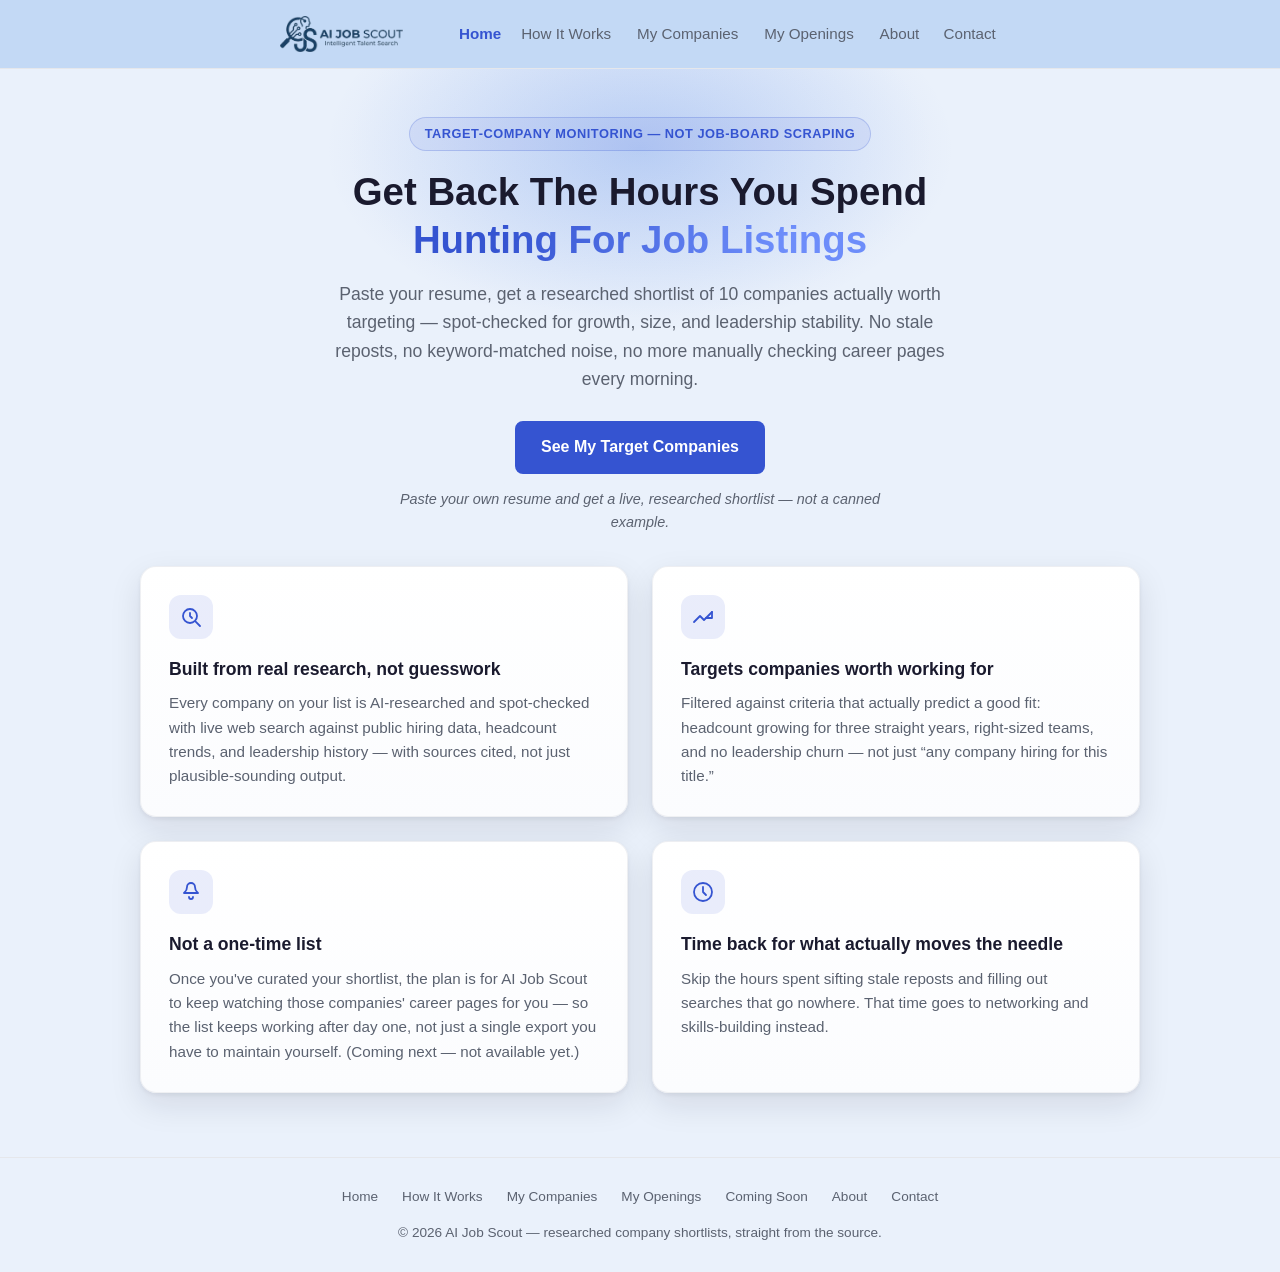
==== commit ff838ebf: "Replace site logo with New_JS_Logo_Full.png The uploaded file had a checkerboard pattern baked into " ====
--- a/index.html
+++ b/index.html
@@ -11,11 +11,11 @@
   <meta property="og:url" content="https://ted-kilgore-capstone.vercel.app/" />
   <meta property="og:title" content="AI Job Scout: Target Companies, Not Job Boards" />
   <meta property="og:description" content="AI Job Scout builds a researched shortlist of companies worth applying to, spot-checked for growth and leadership stability — skip the stale job-board reposts." />
-  <meta property="og:image" content="https://ted-kilgore-capstone.vercel.app/AI-Job-Scout-Logo.png" />
+  <meta property="og:image" content="https://ted-kilgore-capstone.vercel.app/New_JS_Logo_Full.png" />
   <meta name="twitter:card" content="summary_large_image" />
   <meta name="twitter:title" content="AI Job Scout: Target Companies, Not Job Boards" />
   <meta name="twitter:description" content="AI Job Scout builds a researched shortlist of companies worth applying to, spot-checked for growth and leadership stability — skip the stale job-board reposts." />
-  <meta name="twitter:image" content="https://ted-kilgore-capstone.vercel.app/AI-Job-Scout-Logo.png" />
+  <meta name="twitter:image" content="https://ted-kilgore-capstone.vercel.app/New_JS_Logo_Full.png" />
   <link rel="stylesheet" href="style.css" />
   <link rel="icon" type="image/png" href="favicon.png" />
 </head>
@@ -23,7 +23,7 @@
   <header class="site-header">
     <div class="container">
       <a class="brand" href="index.html">
-        <img class="logo-icon" src="AI-Job-Scout-Logo.png" alt="AI Job Scout" />
+        <img class="logo-icon" src="New_JS_Logo_Full.png" alt="AI Job Scout" />
       </a>
       <nav class="site-nav">
         <a href="index.html" aria-current="page" data-label="Home">Home</a>
--- a/style.css
+++ b/style.css
@@ -344,9 +344,44 @@
   color: var(--muted);
 }
 
+.company-card-actions {
+  display: flex;
+  align-items: center;
+  justify-content: space-between;
+  gap: 0.75rem;
+  margin-top: 0.65rem;
+}
+
 .company-card .kanban-card-link {
   display: inline-block;
-  margin-top: 0.65rem;
+}
+
+.company-card-reject {
+  flex-shrink: 0;
+  font-family: inherit;
+  font-size: 0.8rem;
+  font-weight: 600;
+  color: #b23b3b;
+  background: none;
+  border: none;
+  padding: 0;
+  cursor: pointer;
+}
+
+.company-card-reject:hover:not(:disabled) {
+  text-decoration: underline;
+}
+
+.company-card-reject:disabled {
+  color: var(--muted);
+  opacity: 0.7;
+  cursor: not-allowed;
+}
+
+.reject-limit-note {
+  font-size: 0.82rem;
+  color: var(--muted);
+  margin: -1.5rem 0 1.5rem;
 }
 
 .prose-card {
@@ -700,6 +735,97 @@
   }
 }
 
+#hiw-openings-body {
+  position: relative;
+}
+
+.mockup-kanban {
+  display: grid;
+  grid-template-columns: repeat(2, 1fr);
+  gap: 0.6rem;
+}
+
+@media (min-width: 1100px) {
+  .mockup-kanban {
+    grid-template-columns: repeat(4, 1fr);
+  }
+}
+
+@media (max-width: 480px) {
+  .mockup-kanban {
+    grid-template-columns: 1fr;
+  }
+}
+
+.mockup-kanban-col {
+  background: rgba(234, 241, 251, 0.5);
+  border: 1px solid var(--border);
+  border-radius: 10px;
+  padding: 0.6rem;
+  min-height: 150px;
+}
+
+.mockup-kanban-col-cards {
+  display: flex;
+  flex-direction: column;
+  gap: 0.5rem;
+  margin-top: 0.5rem;
+  min-height: 70px;
+}
+
+.mockup-kanban-card {
+  position: relative;
+  z-index: 1;
+  background: #fff;
+  border: 1px solid var(--border);
+  border-radius: 8px;
+  padding: 0.5rem 0.6rem;
+  box-shadow: 0 2px 4px rgba(15, 23, 42, 0.06);
+}
+
+.mockup-kanban-card-title {
+  font-weight: 600;
+  font-size: 0.78rem;
+}
+
+.mockup-kanban-card-company {
+  margin-top: 0.1rem;
+  font-size: 0.72rem;
+  color: var(--muted);
+}
+
+.mockup-kanban-card.is-dragging {
+  z-index: 5;
+  box-shadow: 0 8px 20px rgba(15, 23, 42, 0.25);
+}
+
+.mockup-drag-cursor {
+  position: absolute;
+  top: 0;
+  left: 0;
+  width: 14px;
+  height: 14px;
+  border-radius: 50%;
+  background: var(--accent);
+  border: 2px solid #fff;
+  box-shadow: 0 2px 6px rgba(15, 23, 42, 0.3);
+  opacity: 0;
+  pointer-events: none;
+  transform: translate(-50%, -50%);
+  z-index: 10;
+  transition: opacity 0.2s ease;
+}
+
+.mockup-drag-cursor.is-visible {
+  opacity: 1;
+}
+
+@media (prefers-reduced-motion: reduce) {
+  .mockup-drag-cursor {
+    display: none;
+  }
+}
+
 .opening-form {
   display: grid;
   grid-template-columns: 1fr;
@@ -770,6 +896,11 @@
 
 .board-toolbar {
   margin-bottom: 1.25rem;
+  display: flex;
+  align-items: center;
+  justify-content: space-between;
+  gap: 1rem;
+  flex-wrap: wrap;
 }
 
 .btn-secondary {
